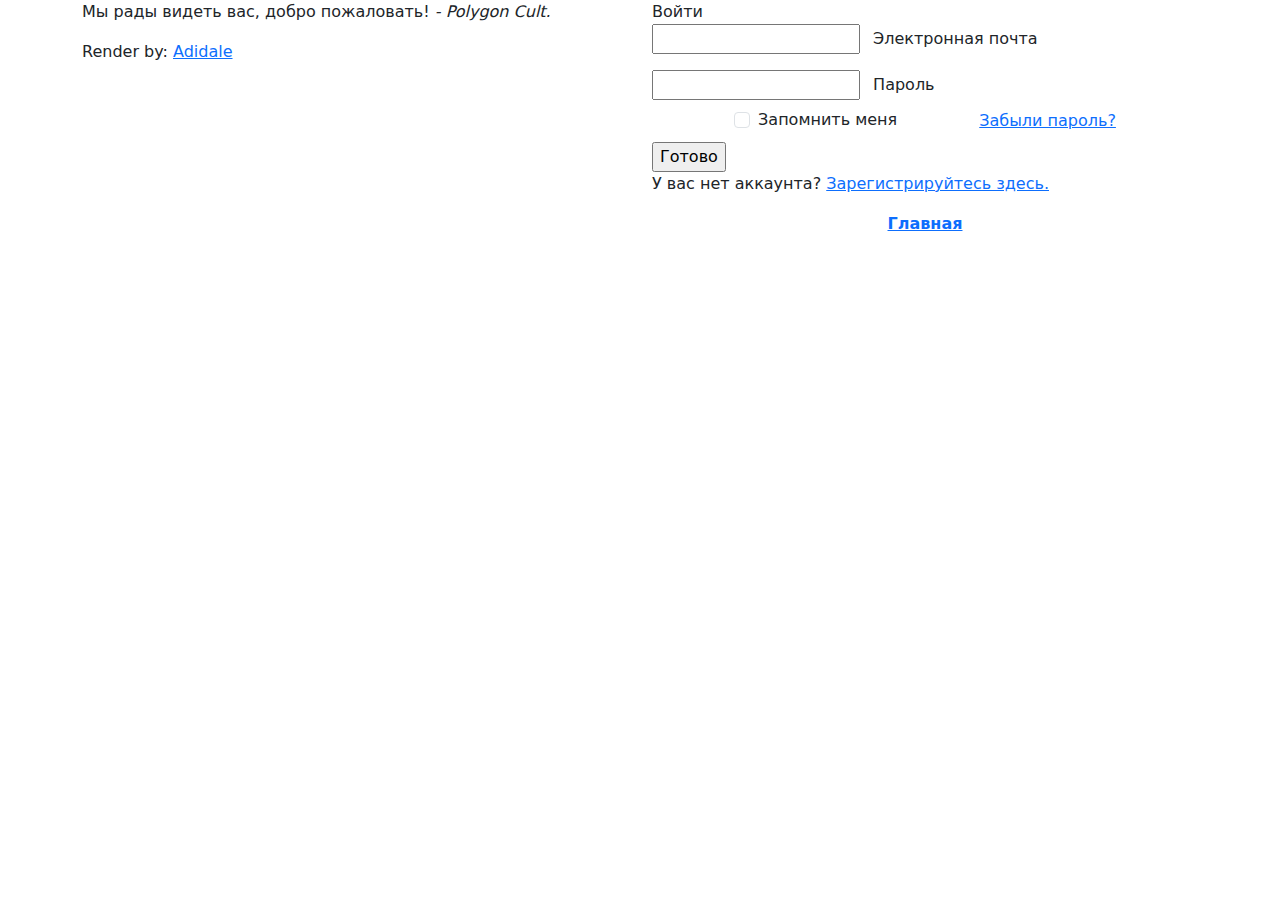
==== login.html @ 4c3ce2a3 "Add files via upload" ====
<!DOCTYPE html>
<html lang="ru">
<head>
    <meta charset="UTF-8">
    <meta name="viewport" content="width=device-width, initial-scale=1.0">
    <meta http-equiv="X-UA-Compatible" content="ie=edge">
    
    <!-- TITLE -->
    <title>Войти | Polygon Cult</title>
    
    <!-- FAVICON -->
    <link rel="shortcut icon" href="./favicon.ico" type="image/x-icon">

    <!-- CSS -->
    <link rel="stylesheet" href="./css/bootstrap.min.css">
    <link rel="stylesheet" href="./css/loginstyle.css">

    <!-- ICONS -->
    <link rel="stylesheet" href="https://cdn.jsdelivr.net/npm/bootstrap-icons@1.10.4/font/bootstrap-icons.css">

</head>
<body class="d-flex flex-column min-vh-100">

    <div class="wrapper">
        <div class="container main">
            <div class="row">
                <div class="col-md-6 side-image">
                    <!-- Image -->
                    <div class="text">
                        <p>Мы рады видеть вас, добро пожаловать! <i class="fw-medium">- Polygon Cult.</i></p>
                    </div>
                    <div class="author">
                        <p>Render by: <a href="#">Adidale</a></p>
                    </div>
                </div>
                <div class="col-md-6 right">
                    <form class="input-box" novalidate>

                        <header>Войти</header>

                        <div class="input-field mb-3">
                            <input type="email" name="email" class="input @error('email') is-invalid @enderror" id="email" value="" required autocomplete="email">
                            <label for="email" class="ms-2">Электронная почта</label>
                        </div>

                        <div class="input-field mb-2">
                            <input type="password" name="password" class="input" id="password" required autocomplete="current-password">
                            <label for="password" class="ms-2">Пароль</label>
                        </div>

                        <div class="d-flex flex-row justify-content-evenly align-items-center mb-2">
                            <div class="d-flex form-check">
                                <input class="form-check-input" type="checkbox" name="remember" id="remember">
                                <label class="form-check-label ms-2" for="remember">Запомнить меня</label>
                            </div>
                            <div class="d-flex">
                                    <a class="link-primary" href="#" title="Восстановление пароля">
                                        Забыли пароль?
                                    </a>
                            </div>
                        </div>

                        <div class="input-field">
                            <input type="submit" class="submit" value="Готово">
                        </div>
                        <div class="signin">
                            <span>У вас нет аккаунта? 
                            </span>
                            <a href="./register.html" class="link-primary" title="Регистрация">Зарегистрируйтесь здесь.</a>
                        </div>

                        <div class="d-flex justify-content-center mt-3 fw-semibold">
                            <a href="./index.html">Главная</a>
                        </div>
                    </form>
                </div>
            </div>
        </div>
    </div>

    <!-- JAVASCRIPT -->
    <script src="./js/bootstrap.bundle.min.js"></script>

</body>
</html>
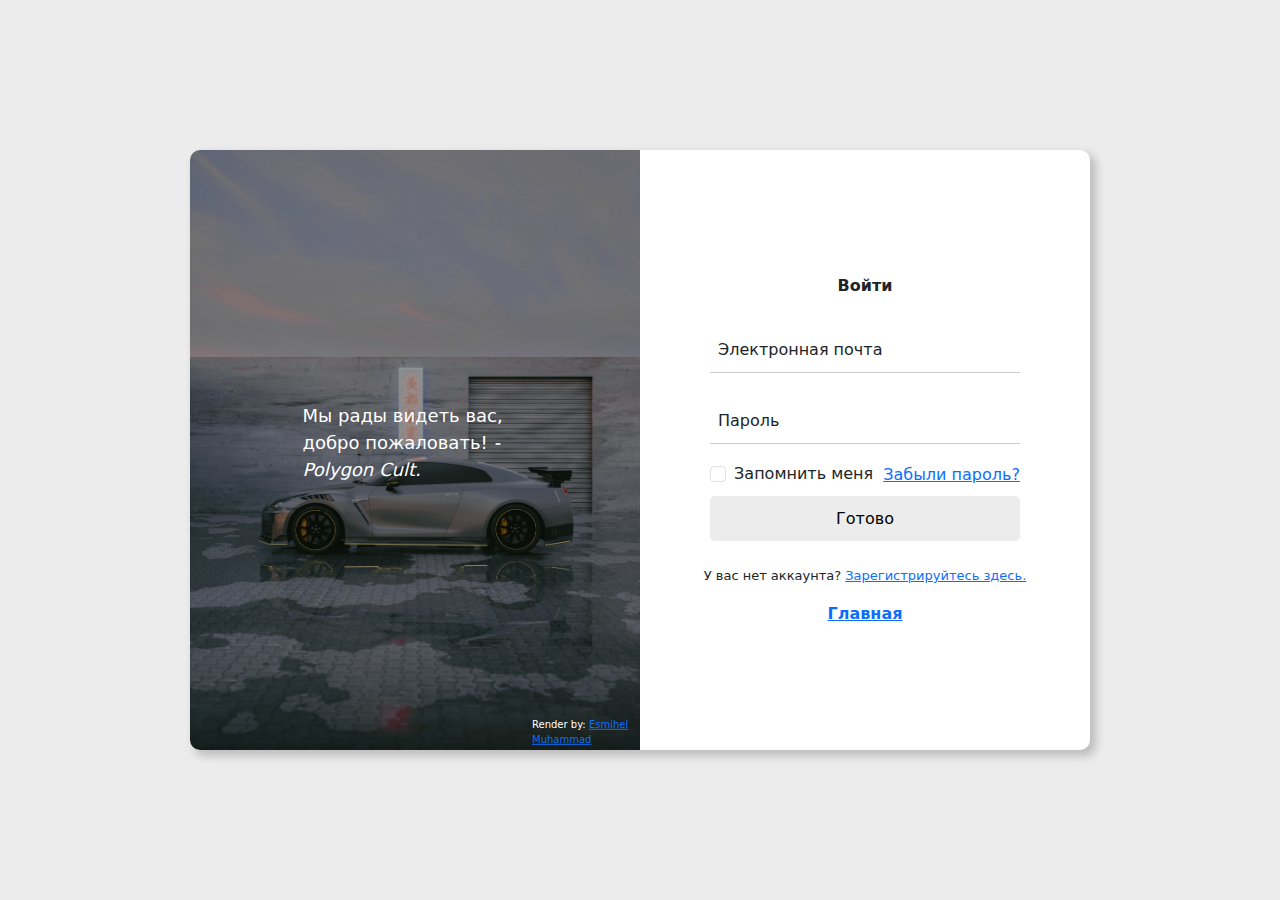
==== commit 9c068ace: "Update login.html" ====
--- a/login.html
+++ b/login.html
@@ -30,7 +30,7 @@
                         <p>Мы рады видеть вас, добро пожаловать! <i class="fw-medium">- Polygon Cult.</i></p>
                     </div>
                     <div class="author">
-                        <p>Render by: <a href="#">Adidale</a></p>
+                        <p>Render by: <a href="#">Esmihel Muhammad</a></p>
                     </div>
                 </div>
                 <div class="col-md-6 right">
@@ -82,4 +82,4 @@
     <script src="./js/bootstrap.bundle.min.js"></script>
 
 </body>
-</html>+</html>
--- a/css/loginstyle.css
+++ b/css/loginstyle.css
@@ -0,0 +1,199 @@
+.wrapper {
+    background: #ececec;
+    padding: 0 20px 0 20px;
+}
+
+.main {
+    display: flex;
+    justify-content: center;
+    align-items: center;
+    min-height: 100vh;
+}
+
+.row {
+    width: 900px;
+    height: 600px;
+    border-radius: 10px;
+    background: #fff;
+    box-shadow: 5px 5px 10px 1px rgba(0,0,0,0.2);
+}
+
+/*ruta de imagen*/
+.side-image {
+    position: relative;
+    border-radius: 10px 0 0 10px;
+    background-image: linear-gradient(
+        0deg,
+        rgba(0,0,0,0.4),
+        rgba(0,0,0,0.4)
+    ) 
+    ,url("../media/car-min.jpg");
+    background-repeat: no-repeat;
+    background-size: cover;
+    background-position: center center;
+}
+
+img{
+    width: 35px;
+    position: absolute;
+    top: 30px;
+    left: 30px;
+}
+
+.text {
+    position: absolute;
+    top: 50%;
+    left: 50%;
+    transform: translate(-50%, -50%);
+    color: #000;
+}
+
+.text p{
+    color: #fff;
+    font-size: 18px;
+}
+
+.i {
+    font-weight: 400;
+    font-size: 15px;
+}
+
+.author {
+    position: absolute;
+    top: 96%;
+    left: 80%;
+    transform: translate(-18%, -20%);
+    color: #fff;
+    width: 100PX;
+}
+
+.author p{
+    color: #fff;
+    font-size: 10px;
+}
+
+.right {
+    display: flex;
+    justify-content: center;
+    align-items: center;
+    position: relative;
+}
+
+.input-box{
+    width: 330px;
+    box-sizing: border-box;
+}
+
+.input-box header{
+    font-weight: 700;
+    text-align: center;
+    margin-bottom: 30px;
+}
+
+.checkbox {
+    font-size: 0.8em;
+}
+
+.input-field {
+    display: flex;
+    flex-direction: column;
+    position: relative;
+    padding: 0 10px 0 10px;
+}
+
+.input {
+    height: 45px;
+    width: 100%;
+    background: transparent;
+    border: none;
+    border-bottom: 1px solid rgba(0,0,0,0.2);
+    outline: none;
+    margin-bottom: 10px;
+    color: #40414a;
+}
+
+.input-box .input-field label {
+    position: absolute;
+    top: 10px;
+    left: 10px;
+    pointer-events: none;
+    transition: .5s;
+}
+
+.input-field .input:focus ~ label{
+    top: -10px;
+    font-size: 13px;
+}
+
+.input-field .input:valid ~ label{
+    top: -10px;
+    font-size: 13px;
+    color: #5d5076;
+}
+
+.input-field .input:focus, .input-field .input:valid{
+    border-bottom: 1px solid #3D378C;
+}
+
+.submit{
+    border: none;
+    outline: none;
+    height: 45px;
+    background: #ececec;
+    border-radius: 5px;
+    transition: .4s;
+}
+.submit:hover{
+    background: #3D378C;
+    color: #fff;
+}
+.signin{
+    text-align: center;
+    font-size: small;
+    margin-top: 25px;
+}
+
+span a{
+    text-decoration: none;
+    font-weight: 700;
+    color: #000;
+    transition: .5s;
+}
+span a:hover{
+    text-decoration: underline;
+    color: #000;
+}
+@media only screen and (max-width: 768px){
+    .side-image{
+        border-radius: 10px 10px 0 0;
+        height: 180px
+    }
+    img{
+        width: 35px;
+        position: absolute;
+        top: 20px;
+        left: 47%;
+    }
+    .text{
+        position: absolute;
+        top: 70%;
+        text-align: center;
+    }
+    .text p,i{
+        font-size: 17px;
+    }
+
+    .author {
+        position: absolute;
+        top: 96%;
+        left: 87%;
+        transform: translate(-45%, -50%);
+        color: #fff;
+        width: 100px;
+    }
+    
+    .row{
+        max-width: 420px;
+        width: 100%;
+    }
+}
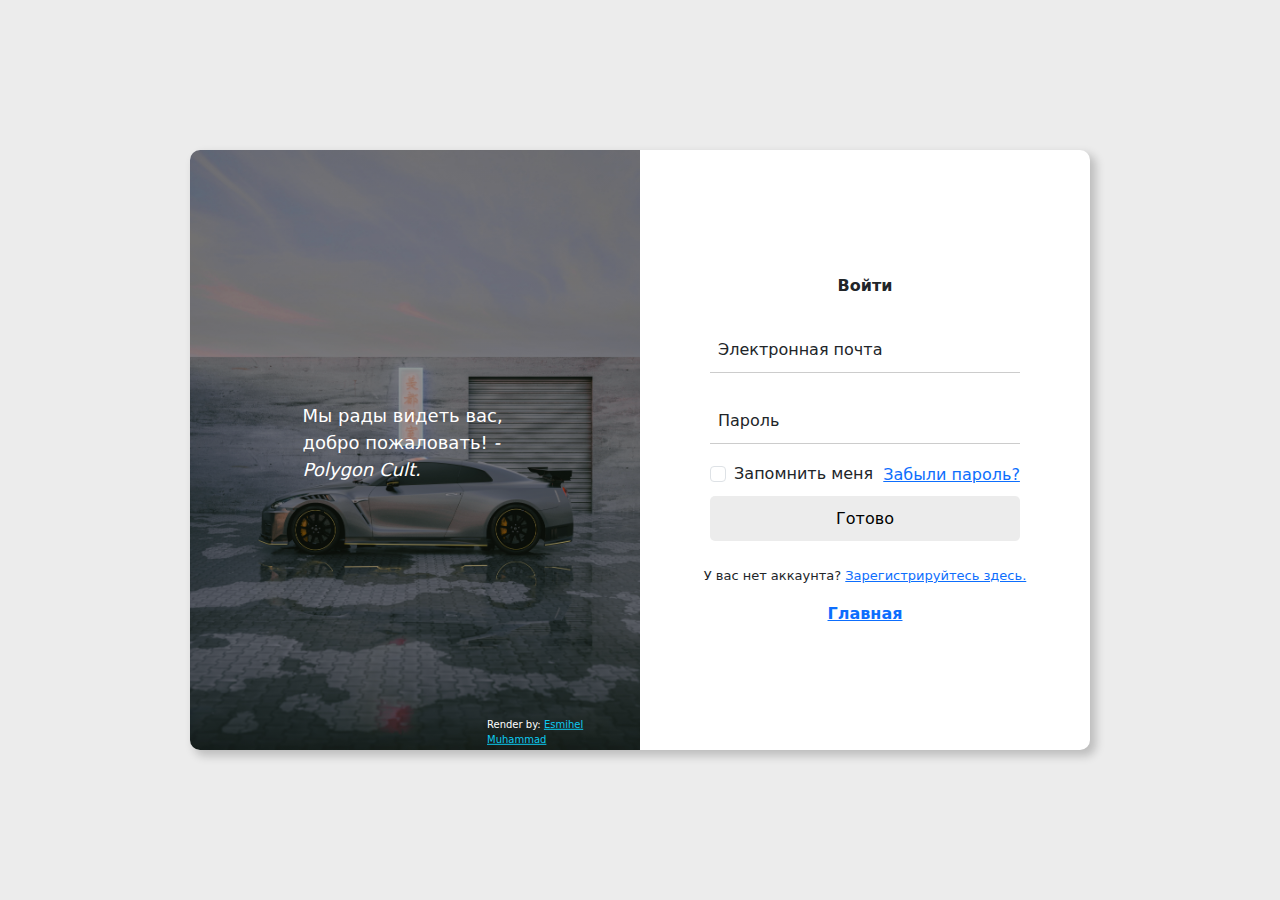
==== commit 18e6a209: "Update login.html" ====
--- a/login.html
+++ b/login.html
@@ -30,7 +30,7 @@
                         <p>Мы рады видеть вас, добро пожаловать! <i class="fw-medium">- Polygon Cult.</i></p>
                     </div>
                     <div class="author">
-                        <p>Render by: <a href="#">Esmihel Muhammad</a></p>
+                        <p>Render by: <a href="#" class="text-info">Esmihel Muhammad</a></p>
                     </div>
                 </div>
                 <div class="col-md-6 right">
--- a/css/loginstyle.css
+++ b/css/loginstyle.css
@@ -61,10 +61,10 @@
 .author {
     position: absolute;
     top: 96%;
-    left: 80%;
+    left: 72%;
     transform: translate(-18%, -20%);
     color: #fff;
-    width: 100PX;
+    width: 150PX;
 }
 
 .author p{
@@ -176,7 +176,7 @@
     }
     .text{
         position: absolute;
-        top: 70%;
+        top: 56%;
         text-align: center;
     }
     .text p,i{
@@ -185,7 +185,7 @@
 
     .author {
         position: absolute;
-        top: 96%;
+        top: 93%;
         left: 87%;
         transform: translate(-45%, -50%);
         color: #fff;
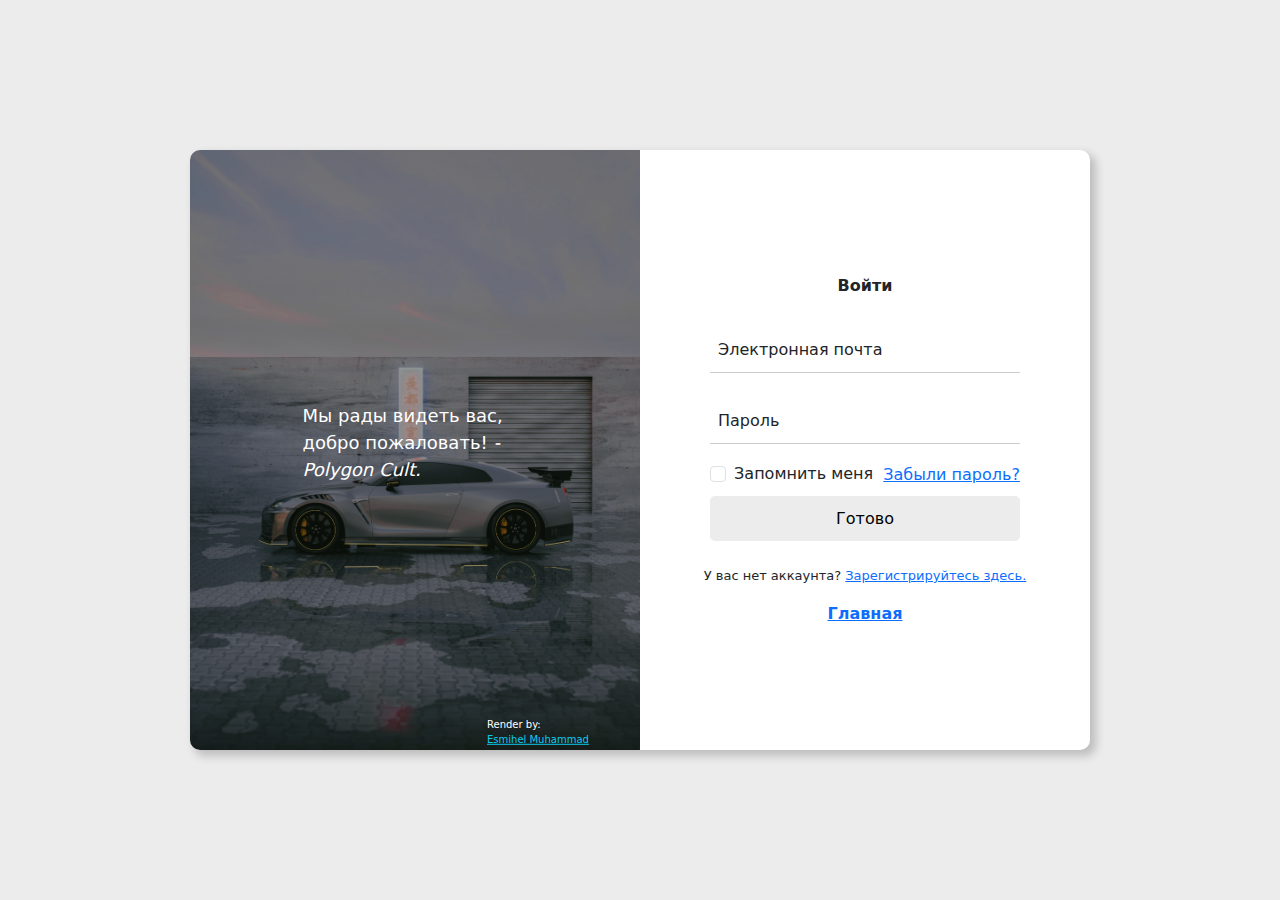
==== commit 90a365db: "Update login.html" ====
--- a/login.html
+++ b/login.html
@@ -30,7 +30,7 @@
                         <p>Мы рады видеть вас, добро пожаловать! <i class="fw-medium">- Polygon Cult.</i></p>
                     </div>
                     <div class="author">
-                        <p>Render by: <a href="#" class="text-info">Esmihel Muhammad</a></p>
+                        <p>Render by: <br><a href="#" class="text-info">Esmihel Muhammad</a></p>
                     </div>
                 </div>
                 <div class="col-md-6 right">
